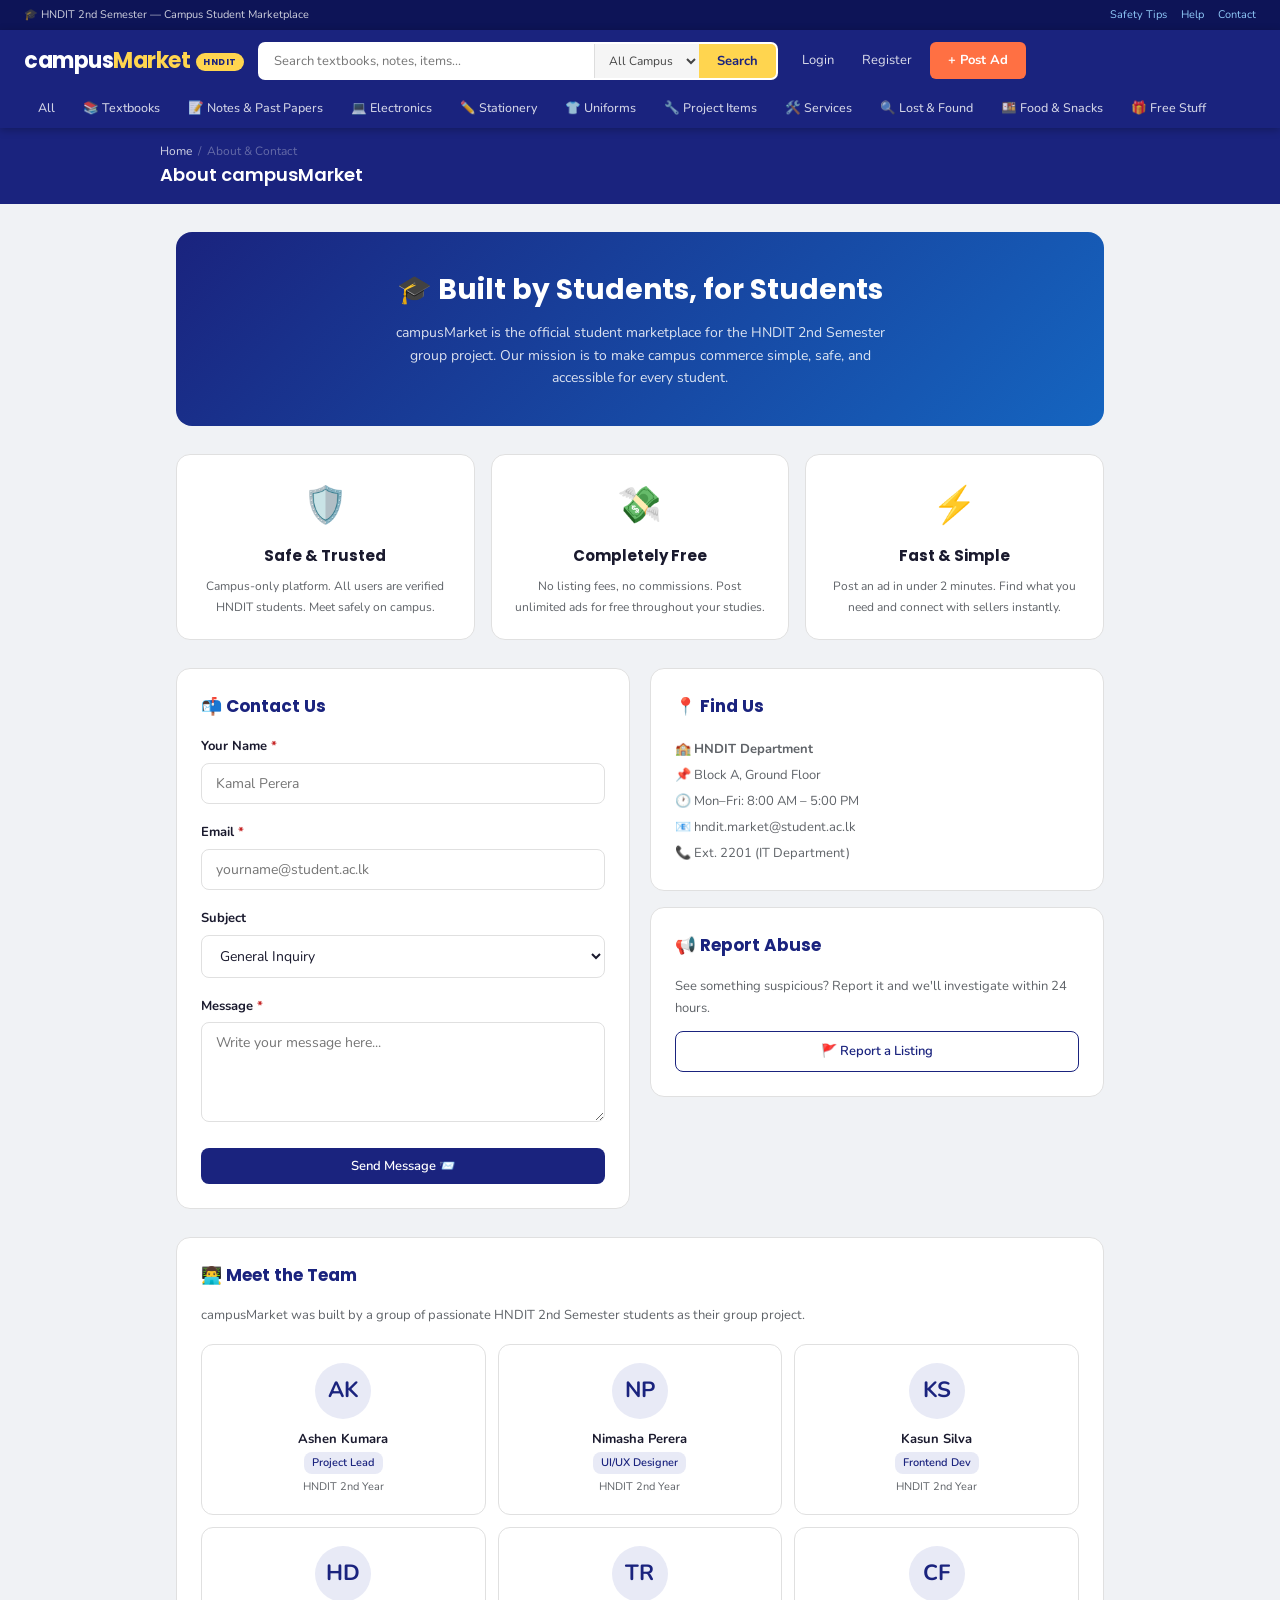
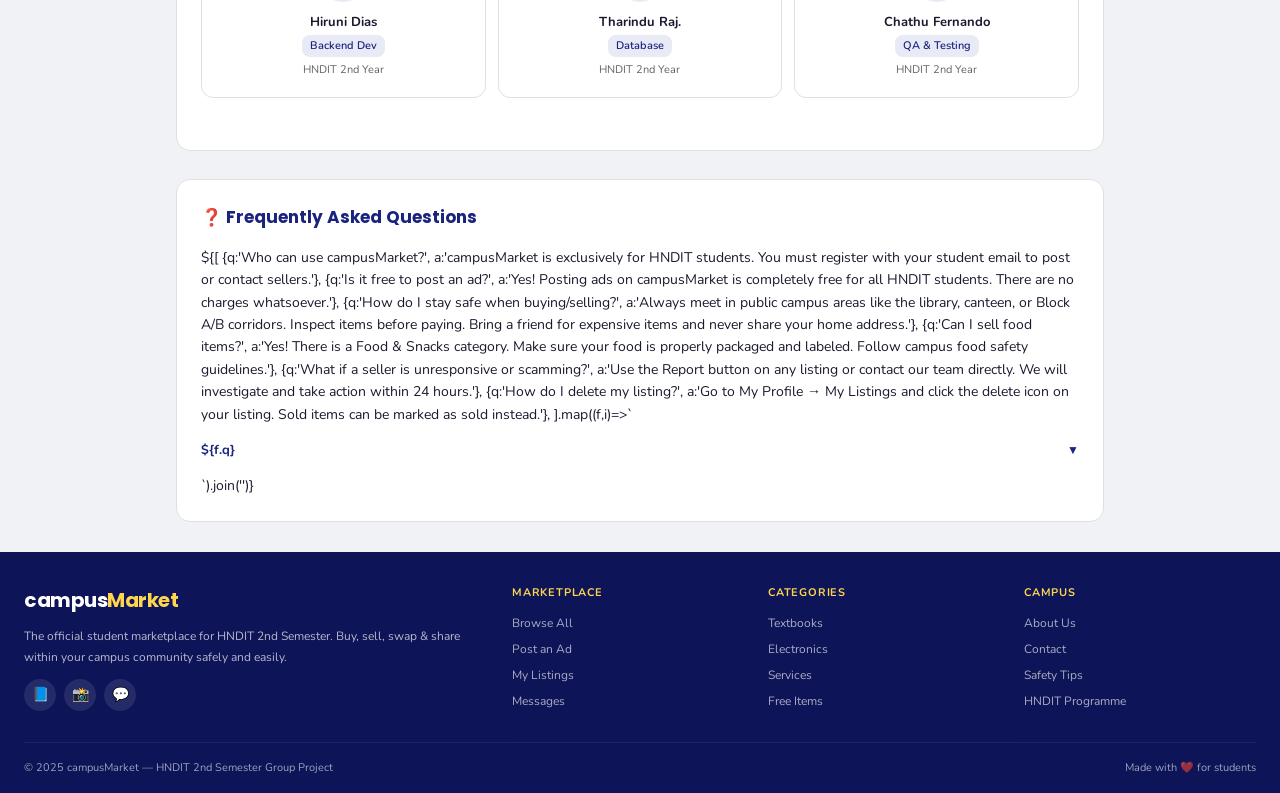
==== contact.html @ 186b5911 "Add files via upload" ====
<!DOCTYPE html>
<html lang="en">
<head>
<meta charset="UTF-8"/>
<meta name="viewport" content="width=device-width, initial-scale=1.0"/>
<title>Contact & About — campusMarket</title>
<link rel="stylesheet" href="style.css"/>
<style>
.about-layout{max-width:960px;margin:28px auto;padding:0 16px}
.about-hero{background:linear-gradient(135deg,var(--primary),#1565c0);color:#fff;border-radius:16px;padding:36px 32px;text-align:center;margin-bottom:28px}
.about-hero h1{font-family:'Poppins',sans-serif;font-size:28px;font-weight:700;margin-bottom:10px}
.about-hero p{font-size:14px;opacity:.85;max-width:500px;margin:0 auto}
.cards-grid{display:grid;grid-template-columns:repeat(3,1fr);gap:16px;margin-bottom:28px}
.info-card{background:var(--card-bg);border:1px solid var(--border);border-radius:14px;padding:22px;text-align:center}
.info-card .ico{font-size:36px;margin-bottom:10px;display:block}
.info-card h3{font-family:'Poppins',sans-serif;font-size:15px;font-weight:700;margin-bottom:8px}
.info-card p{font-size:12px;color:var(--text-muted);line-height:1.7}
.two-col{display:grid;grid-template-columns:1fr 1fr;gap:20px;margin-bottom:28px}
.section-card{background:var(--card-bg);border:1px solid var(--border);border-radius:14px;padding:24px}
.section-card h2{font-family:'Poppins',sans-serif;font-size:17px;font-weight:700;margin-bottom:16px;color:var(--primary);display:flex;align-items:center;gap:8px}
.team-grid{display:grid;grid-template-columns:repeat(3,1fr);gap:12px;margin-bottom:28px}
.team-card{background:var(--card-bg);border:1px solid var(--border);border-radius:12px;padding:18px;text-align:center}
.team-avatar{width:56px;height:56px;border-radius:50%;background:#e8eaf6;margin:0 auto 10px;display:flex;align-items:center;justify-content:center;font-size:22px;font-weight:700;color:var(--primary)}
.team-card h4{font-size:13px;font-weight:700;margin-bottom:2px}
.team-card .role{font-size:11px;color:var(--primary);font-weight:600;background:#e8eaf6;padding:2px 8px;border-radius:8px;display:inline-block;margin-bottom:4px}
.team-card .year{font-size:11px;color:var(--text-muted)}
.faq-item{border-bottom:1px solid var(--border);padding:14px 0}
.faq-item:last-child{border-bottom:none}
.faq-q{font-weight:700;font-size:13px;cursor:pointer;display:flex;align-items:center;justify-content:space-between;color:var(--primary)}
.faq-a{font-size:13px;color:var(--text-muted);margin-top:8px;line-height:1.7;display:none}
.faq-item.open .faq-a{display:block}
.faq-item.open .faq-toggle{transform:rotate(180deg)}
.faq-toggle{transition:transform .2s;font-size:12px}
.success-banner{background:var(--green-light);border:1px solid #a5d6a7;border-radius:10px;padding:14px;font-size:13px;color:var(--green);display:none;margin-bottom:12px}
@media(max-width:700px){.cards-grid,.two-col,.team-grid{grid-template-columns:1fr 1fr}}
</style>
</head>
<body>
<div id="topbar-root"></div>
<div id="header-root"></div>

<div class="page-title-bar">
  <div style="max-width:960px;margin:0 auto;width:100%">
    <div class="breadcrumb"><a href="index.html">Home</a><span>/</span><span>About & Contact</span></div>
    <h1>About campusMarket</h1>
  </div>
</div>

<div class="about-layout">
  <div class="about-hero">
    <h1>🎓 Built by Students, for Students</h1>
    <p>campusMarket is the official student marketplace for the HNDIT 2nd Semester group project. Our mission is to make campus commerce simple, safe, and accessible for every student.</p>
  </div>

  <div class="cards-grid">
    <div class="info-card"><span class="ico">🛡️</span><h3>Safe & Trusted</h3><p>Campus-only platform. All users are verified HNDIT students. Meet safely on campus.</p></div>
    <div class="info-card"><span class="ico">💸</span><h3>Completely Free</h3><p>No listing fees, no commissions. Post unlimited ads for free throughout your studies.</p></div>
    <div class="info-card"><span class="ico">⚡</span><h3>Fast & Simple</h3><p>Post an ad in under 2 minutes. Find what you need and connect with sellers instantly.</p></div>
  </div>

  <div class="two-col">
    <div class="section-card">
      <h2>📬 Contact Us</h2>
      <div class="success-banner" id="contact-success">✅ Message sent! We'll get back to you within 24 hours.</div>
      <div class="form-group"><label>Your Name <span style="color:var(--red)">*</span></label>
        <input type="text" class="form-control" id="c-name" placeholder="Kamal Perera"/></div>
      <div class="form-group"><label>Email <span style="color:var(--red)">*</span></label>
        <input type="email" class="form-control" id="c-email" placeholder="yourname@student.ac.lk"/></div>
      <div class="form-group"><label>Subject</label>
        <select class="form-control" id="c-subj">
          <option>General Inquiry</option><option>Report a User</option>
          <option>Technical Issue</option><option>Listing Problem</option><option>Feedback / Suggestion</option>
        </select></div>
      <div class="form-group"><label>Message <span style="color:var(--red)">*</span></label>
        <textarea class="form-control" id="c-msg" rows="4" placeholder="Write your message here..."></textarea></div>
      <button class="btn btn-primary btn-full" onclick="sendContact()">Send Message 📨</button>
    </div>

    <div>
      <div class="section-card" style="margin-bottom:16px">
        <h2>📍 Find Us</h2>
        <div style="font-size:13px;color:var(--text-muted);line-height:2">
          🏫 <strong>HNDIT Department</strong><br>
          📌 Block A, Ground Floor<br>
          🕐 Mon–Fri: 8:00 AM – 5:00 PM<br>
          📧 hndit.market@student.ac.lk<br>
          📞 Ext. 2201 (IT Department)
        </div>
      </div>
      <div class="section-card">
        <h2>📢 Report Abuse</h2>
        <p style="font-size:13px;color:var(--text-muted);line-height:1.7;margin-bottom:12px">See something suspicious? Report it and we'll investigate within 24 hours.</p>
        <a href="mailto:report@campusmarket.lk" class="btn btn-outline btn-full">🚩 Report a Listing</a>
      </div>
    </div>
  </div>

  <div class="section-card" style="margin-bottom:28px">
    <h2>👨‍💻 Meet the Team</h2>
    <p style="font-size:13px;color:var(--text-muted);margin-bottom:18px">campusMarket was built by a group of passionate HNDIT 2nd Semester students as their group project.</p>
    <div class="team-grid">
      <div class="team-card"><div class="team-avatar">AK</div><h4>Ashen Kumara</h4><div class="role">Project Lead</div><div class="year">HNDIT 2nd Year</div></div>
      <div class="team-card"><div class="team-avatar">NP</div><h4>Nimasha Perera</h4><div class="role">UI/UX Designer</div><div class="year">HNDIT 2nd Year</div></div>
      <div class="team-card"><div class="team-avatar">KS</div><h4>Kasun Silva</h4><div class="role">Frontend Dev</div><div class="year">HNDIT 2nd Year</div></div>
      <div class="team-card"><div class="team-avatar">HD</div><h4>Hiruni Dias</h4><div class="role">Backend Dev</div><div class="year">HNDIT 2nd Year</div></div>
      <div class="team-card"><div class="team-avatar">TR</div><h4>Tharindu Raj.</h4><div class="role">Database</div><div class="year">HNDIT 2nd Year</div></div>
      <div class="team-card"><div class="team-avatar">CF</div><h4>Chathu Fernando</h4><div class="role">QA & Testing</div><div class="year">HNDIT 2nd Year</div></div>
    </div>
  </div>

  <div class="section-card" style="margin-bottom:28px">
    <h2>❓ Frequently Asked Questions</h2>
    <div id="faq-list">
      ${[
        {q:'Who can use campusMarket?', a:'campusMarket is exclusively for HNDIT students. You must register with your student email to post or contact sellers.'},
        {q:'Is it free to post an ad?', a:'Yes! Posting ads on campusMarket is completely free for all HNDIT students. There are no charges whatsoever.'},
        {q:'How do I stay safe when buying/selling?', a:'Always meet in public campus areas like the library, canteen, or Block A/B corridors. Inspect items before paying. Bring a friend for expensive items and never share your home address.'},
        {q:'Can I sell food items?', a:'Yes! There is a Food & Snacks category. Make sure your food is properly packaged and labeled. Follow campus food safety guidelines.'},
        {q:'What if a seller is unresponsive or scamming?', a:'Use the Report button on any listing or contact our team directly. We will investigate and take action within 24 hours.'},
        {q:'How do I delete my listing?', a:'Go to My Profile → My Listings and click the delete icon on your listing. Sold items can be marked as sold instead.'},
      ].map((f,i)=>`<div class="faq-item" id="faq${i}">
        <div class="faq-q" onclick="toggleFaq(${i})">${f.q}<span class="faq-toggle">▼</span></div>
        <div class="faq-a">${f.a}</div>
      </div>`).join('')}
    </div>
  </div>
</div>

<div id="footer-root"></div>
<script src="components.js"></script>
<script>
document.getElementById('topbar-root').innerHTML = renderTopbar();
document.getElementById('header-root').innerHTML = renderHeader();
document.getElementById('footer-root').innerHTML = renderFooter();

function toggleFaq(i) {
  const item = document.getElementById('faq'+i);
  item.classList.toggle('open');
}
function sendContact() {
  const name = document.getElementById('c-name').value;
  const email = document.getElementById('c-email').value;
  const msg = document.getElementById('c-msg').value;
  if (!name||!email||!msg) { alert('Please fill in all required fields.'); return; }
  document.getElementById('contact-success').style.display='block';
  document.getElementById('c-name').value='';
  document.getElementById('c-email').value='';
  document.getElementById('c-msg').value='';
}
</script>
</body>
</html>
---- style.css ----
@import url('https://fonts.googleapis.com/css2?family=Nunito:wght@400;500;600;700;800&family=Poppins:wght@400;500;600;700&display=swap');

:root {
  --primary: #1a237e;
  --primary-dark: #0d1457;
  --primary-light: #283593;
  --accent: #ffd54f;
  --accent-dark: #f9a825;
  --orange: #ff7043;
  --orange-dark: #e64a19;
  --green: #2e7d32;
  --green-light: #e8f5e9;
  --red: #c62828;
  --red-light: #fce4ec;
  --blue-light: #e3f2fd;
  --purple-light: #f3e5f5;
  --purple: #6a1b9a;
  --bg: #f0f2f5;
  --white: #ffffff;
  --card-bg: #ffffff;
  --text: #1a1a2e;
  --text-muted: #5f6368;
  --text-light: #9aa0a6;
  --border: #e0e0e0;
  --shadow: 0 1px 4px rgba(0,0,0,0.1);
  --shadow-md: 0 2px 10px rgba(0,0,0,0.12);
  --radius: 8px;
  --radius-lg: 12px;
}

* { box-sizing: border-box; margin: 0; padding: 0; }

body {
  font-family: 'Nunito', sans-serif;
  background: var(--bg);
  color: var(--text);
  font-size: 14px;
  line-height: 1.6;
}

a { text-decoration: none; color: inherit; }
img { max-width: 100%; }
input, select, textarea, button { font-family: inherit; }

/* ===== TOPBAR ===== */
.topbar {
  background: var(--primary-dark);
  color: rgba(255,255,255,0.8);
  padding: 6px 24px;
  display: flex;
  align-items: center;
  justify-content: space-between;
  font-size: 11px;
}
.topbar a { color: #90caf9; margin-left: 14px; }
.topbar a:hover { color: var(--accent); }

/* ===== HEADER ===== */
.header {
  background: var(--primary);
  padding: 12px 24px 0;
  position: sticky;
  top: 0;
  z-index: 100;
  box-shadow: 0 2px 8px rgba(0,0,0,0.25);
}
.header-top {
  display: flex;
  align-items: center;
  gap: 14px;
  margin-bottom: 10px;
}
.logo {
  font-family: 'Poppins', sans-serif;
  font-size: 22px;
  font-weight: 700;
  color: #fff;
  white-space: nowrap;
  letter-spacing: -0.5px;
}
.logo span.hl { color: var(--accent); }
.logo .badge {
  font-size: 9px;
  background: var(--accent);
  color: var(--primary);
  padding: 2px 7px;
  border-radius: 10px;
  margin-left: 6px;
  font-weight: 700;
  vertical-align: middle;
  letter-spacing: .5px;
}
.search-wrap {
  flex: 1;
  display: flex;
  max-width: 520px;
  border-radius: 7px;
  overflow: hidden;
  border: 2px solid rgba(255,255,255,0.2);
  background: #fff;
}
.search-wrap input {
  flex: 1;
  padding: 8px 14px;
  border: none;
  font-size: 13px;
  outline: none;
  color: #333;
}
.search-wrap select {
  padding: 8px 10px;
  border: none;
  border-left: 1px solid #ddd;
  font-size: 12px;
  background: #f5f5f5;
  color: #444;
  cursor: pointer;
  outline: none;
}
.search-wrap button {
  padding: 8px 18px;
  background: var(--accent);
  color: var(--primary);
  border: none;
  font-weight: 700;
  font-size: 13px;
  cursor: pointer;
  transition: background .15s;
}
.search-wrap button:hover { background: var(--accent-dark); }
.header-actions {
  display: flex;
  align-items: center;
  gap: 8px;
}
.header-actions a {
  color: rgba(255,255,255,0.85);
  font-size: 13px;
  padding: 6px 10px;
  border-radius: 5px;
}
.header-actions a:hover { background: rgba(255,255,255,0.1); }
.btn-post {
  background: var(--orange);
  color: #fff !important;
  padding: 8px 18px !important;
  border-radius: 6px !important;
  font-weight: 700 !important;
  font-size: 13px !important;
  transition: background .15s;
  border: none;
  cursor: pointer;
}
.btn-post:hover { background: var(--orange-dark) !important; }
.nav-bar {
  display: flex;
  gap: 0;
  overflow-x: auto;
  scrollbar-width: none;
}
.nav-bar::-webkit-scrollbar { display: none; }
.nav-bar a {
  color: rgba(255,255,255,0.8);
  font-size: 12.5px;
  padding: 8px 14px;
  white-space: nowrap;
  border-bottom: 2px solid transparent;
  transition: all .15s;
  font-weight: 500;
}
.nav-bar a:hover, .nav-bar a.active {
  color: #fff;
  border-bottom-color: var(--accent);
}

/* ===== BUTTONS ===== */
.btn {
  display: inline-flex;
  align-items: center;
  gap: 6px;
  padding: 9px 20px;
  border-radius: var(--radius);
  font-weight: 600;
  font-size: 13px;
  cursor: pointer;
  transition: all .15s;
  border: none;
}
.btn-primary { background: var(--primary); color: #fff; }
.btn-primary:hover { background: var(--primary-dark); }
.btn-accent { background: var(--accent); color: var(--primary); }
.btn-accent:hover { background: var(--accent-dark); }
.btn-orange { background: var(--orange); color: #fff; }
.btn-orange:hover { background: var(--orange-dark); }
.btn-outline { background: #fff; color: var(--primary); border: 1.5px solid var(--primary); }
.btn-outline:hover { background: var(--primary); color: #fff; }
.btn-sm { padding: 6px 14px; font-size: 12px; }
.btn-full { width: 100%; justify-content: center; }
.btn-green { background: var(--green); color: #fff; }
.btn-green:hover { background: #1b5e20; }

/* ===== BADGES ===== */
.badge {
  display: inline-block;
  font-size: 10px;
  font-weight: 700;
  padding: 2px 8px;
  border-radius: 5px;
  letter-spacing: .3px;
}
.badge-new { background: var(--green-light); color: var(--green); }
.badge-urgent { background: var(--red-light); color: var(--red); }
.badge-swap { background: var(--blue-light); color: #0d47a1; }
.badge-free { background: var(--purple-light); color: var(--purple); }
.badge-wanted { background: #fff3e0; color: #e65100; }
.badge-sold { background: #eeeeee; color: #757575; }

/* ===== CARDS ===== */
.card {
  background: var(--card-bg);
  border-radius: var(--radius-lg);
  box-shadow: var(--shadow);
  border: 1px solid var(--border);
}

/* ===== LISTING CARD ===== */
.listing-card {
  background: var(--card-bg);
  border: 1px solid var(--border);
  border-radius: var(--radius-lg);
  overflow: hidden;
  cursor: pointer;
  transition: box-shadow .2s, transform .2s;
}
.listing-card:hover {
  box-shadow: var(--shadow-md);
  transform: translateY(-2px);
}
.listing-thumb {
  height: 130px;
  background: #f5f5f5;
  display: flex;
  align-items: center;
  justify-content: center;
  font-size: 48px;
  position: relative;
  overflow: hidden;
}
.listing-thumb img { width: 100%; height: 100%; object-fit: cover; }
.listing-fav {
  position: absolute;
  top: 8px;
  right: 8px;
  background: rgba(255,255,255,0.9);
  border: none;
  border-radius: 50%;
  width: 28px;
  height: 28px;
  display: flex;
  align-items: center;
  justify-content: center;
  cursor: pointer;
  font-size: 14px;
  color: #bbb;
  transition: color .15s;
}
.listing-fav:hover, .listing-fav.active { color: #e53935; }
.listing-body { padding: 10px 12px 12px; }
.listing-price {
  font-size: 16px;
  font-weight: 800;
  color: var(--green);
  margin-bottom: 3px;
}
.listing-title {
  font-size: 12.5px;
  color: var(--text);
  margin-bottom: 5px;
  line-height: 1.4;
  display: -webkit-box;
  -webkit-line-clamp: 2;
  -webkit-box-orient: vertical;
  overflow: hidden;
  font-weight: 600;
}
.listing-meta {
  font-size: 11px;
  color: var(--text-light);
  display: flex;
  align-items: center;
  gap: 6px;
}

/* ===== SIDEBAR ===== */
.sidebar-block {
  background: var(--card-bg);
  border: 1px solid var(--border);
  border-radius: var(--radius-lg);
  padding: 14px;
  margin-bottom: 14px;
}
.sidebar-block h4 {
  font-size: 11px;
  font-weight: 700;
  color: var(--text-muted);
  text-transform: uppercase;
  letter-spacing: .8px;
  margin-bottom: 10px;
  padding-bottom: 8px;
  border-bottom: 1px solid var(--border);
}
.cat-item {
  display: flex;
  align-items: center;
  gap: 8px;
  padding: 7px 6px;
  border-radius: 6px;
  font-size: 13px;
  color: var(--text);
  cursor: pointer;
  transition: background .15s;
}
.cat-item:hover, .cat-item.active { background: #e8eaf6; color: var(--primary); }
.cat-item .ico { font-size: 15px; width: 24px; text-align: center; }
.cat-item .cnt {
  margin-left: auto;
  font-size: 10px;
  background: #e8eaf6;
  color: var(--primary);
  padding: 1px 7px;
  border-radius: 9px;
  font-weight: 700;
}
.filter-row { margin-bottom: 10px; }
.filter-row label {
  display: block;
  font-size: 11px;
  font-weight: 700;
  color: var(--text-muted);
  margin-bottom: 5px;
  text-transform: uppercase;
  letter-spacing: .4px;
}
.filter-row input,
.filter-row select {
  width: 100%;
  padding: 7px 10px;
  border: 1px solid var(--border);
  border-radius: 6px;
  font-size: 12px;
  color: var(--text);
  background: #fff;
  outline: none;
  transition: border-color .15s;
}
.filter-row input:focus,
.filter-row select:focus { border-color: var(--primary); }

/* ===== FORMS ===== */
.form-group { margin-bottom: 18px; }
.form-group label {
  display: block;
  font-size: 13px;
  font-weight: 700;
  color: var(--text);
  margin-bottom: 6px;
}
.form-group label span { color: var(--red); }
.form-control {
  width: 100%;
  padding: 10px 14px;
  border: 1.5px solid var(--border);
  border-radius: var(--radius);
  font-size: 14px;
  color: var(--text);
  background: #fff;
  outline: none;
  transition: border-color .2s, box-shadow .2s;
  font-family: inherit;
}
.form-control:focus {
  border-color: var(--primary);
  box-shadow: 0 0 0 3px rgba(26,35,126,0.08);
}
.form-control.error { border-color: var(--red); }
textarea.form-control { resize: vertical; min-height: 100px; }
.input-icon { position: relative; }
.input-icon .form-control { padding-left: 40px; }
.input-icon .icon {
  position: absolute;
  left: 12px;
  top: 50%;
  transform: translateY(-50%);
  font-size: 16px;
  color: var(--text-muted);
}
.form-hint { font-size: 11px; color: var(--text-muted); margin-top: 4px; }
.form-error { font-size: 11px; color: var(--red); margin-top: 4px; display: none; }

/* ===== SECTION HEADERS ===== */
.section-hd {
  display: flex;
  align-items: center;
  justify-content: space-between;
  margin-bottom: 14px;
}
.section-hd h2 {
  font-family: 'Poppins', sans-serif;
  font-size: 16px;
  font-weight: 700;
  color: var(--text);
  display: flex;
  align-items: center;
  gap: 8px;
}
.section-hd a { font-size: 12px; color: var(--primary); font-weight: 600; }
.section-hd a:hover { text-decoration: underline; }

/* ===== FOOTER ===== */
.footer {
  background: var(--primary-dark);
  color: #fff;
  padding: 32px 24px 16px;
  margin-top: 30px;
}
.footer-grid {
  display: grid;
  grid-template-columns: 2fr 1fr 1fr 1fr;
  gap: 24px;
  margin-bottom: 24px;
}
.footer-brand .logo { font-size: 20px; margin-bottom: 10px; }
.footer-brand p {
  font-size: 12px;
  opacity: .7;
  line-height: 1.7;
  margin-bottom: 12px;
}
.footer-social { display: flex; gap: 8px; }
.footer-social a {
  width: 32px;
  height: 32px;
  background: rgba(255,255,255,0.1);
  border-radius: 50%;
  display: flex;
  align-items: center;
  justify-content: center;
  font-size: 14px;
  transition: background .15s;
}
.footer-social a:hover { background: var(--accent); }
.footer-col h5 {
  font-size: 11px;
  font-weight: 700;
  letter-spacing: .8px;
  text-transform: uppercase;
  color: var(--accent);
  margin-bottom: 12px;
}
.footer-col a {
  display: block;
  font-size: 12px;
  color: rgba(255,255,255,.65);
  margin-bottom: 7px;
  transition: color .15s;
}
.footer-col a:hover { color: #fff; }
.footer-bottom {
  border-top: 1px solid rgba(255,255,255,.1);
  padding-top: 16px;
  display: flex;
  align-items: center;
  justify-content: space-between;
  font-size: 11px;
  opacity: .6;
}

/* ===== ALERT STRIPS ===== */
.alert {
  display: flex;
  align-items: center;
  gap: 10px;
  padding: 12px 16px;
  border-radius: var(--radius);
  font-size: 13px;
  margin-bottom: 16px;
}
.alert-info { background: #e3f2fd; color: #0d47a1; border: 1px solid #bbdefb; }
.alert-success { background: var(--green-light); color: var(--green); border: 1px solid #a5d6a7; }
.alert-warning { background: #fff3e0; color: #e65100; border: 1px solid #ffe0b2; }

/* ===== PAGE TITLE ===== */
.page-title-bar {
  background: var(--primary);
  color: #fff;
  padding: 14px 24px;
  display: flex;
  align-items: center;
  gap: 10px;
}
.page-title-bar h1 {
  font-family: 'Poppins', sans-serif;
  font-size: 18px;
  font-weight: 600;
}
.breadcrumb {
  font-size: 12px;
  color: rgba(255,255,255,.65);
  display: flex;
  gap: 6px;
  align-items: center;
}
.breadcrumb a { color: rgba(255,255,255,.8); }
.breadcrumb a:hover { color: var(--accent); }
.breadcrumb span { opacity: .5; }

/* ===== UTILITIES ===== */
.container { max-width: 1140px; margin: 0 auto; padding: 0 16px; }
.flex { display: flex; }
.gap-8 { gap: 8px; }
.gap-12 { gap: 12px; }
.mt-8 { margin-top: 8px; }
.mt-16 { margin-top: 16px; }
.text-center { text-align: center; }
.text-muted { color: var(--text-muted); }
.fw-bold { font-weight: 700; }
.divider { border: none; border-top: 1px solid var(--border); margin: 16px 0; }
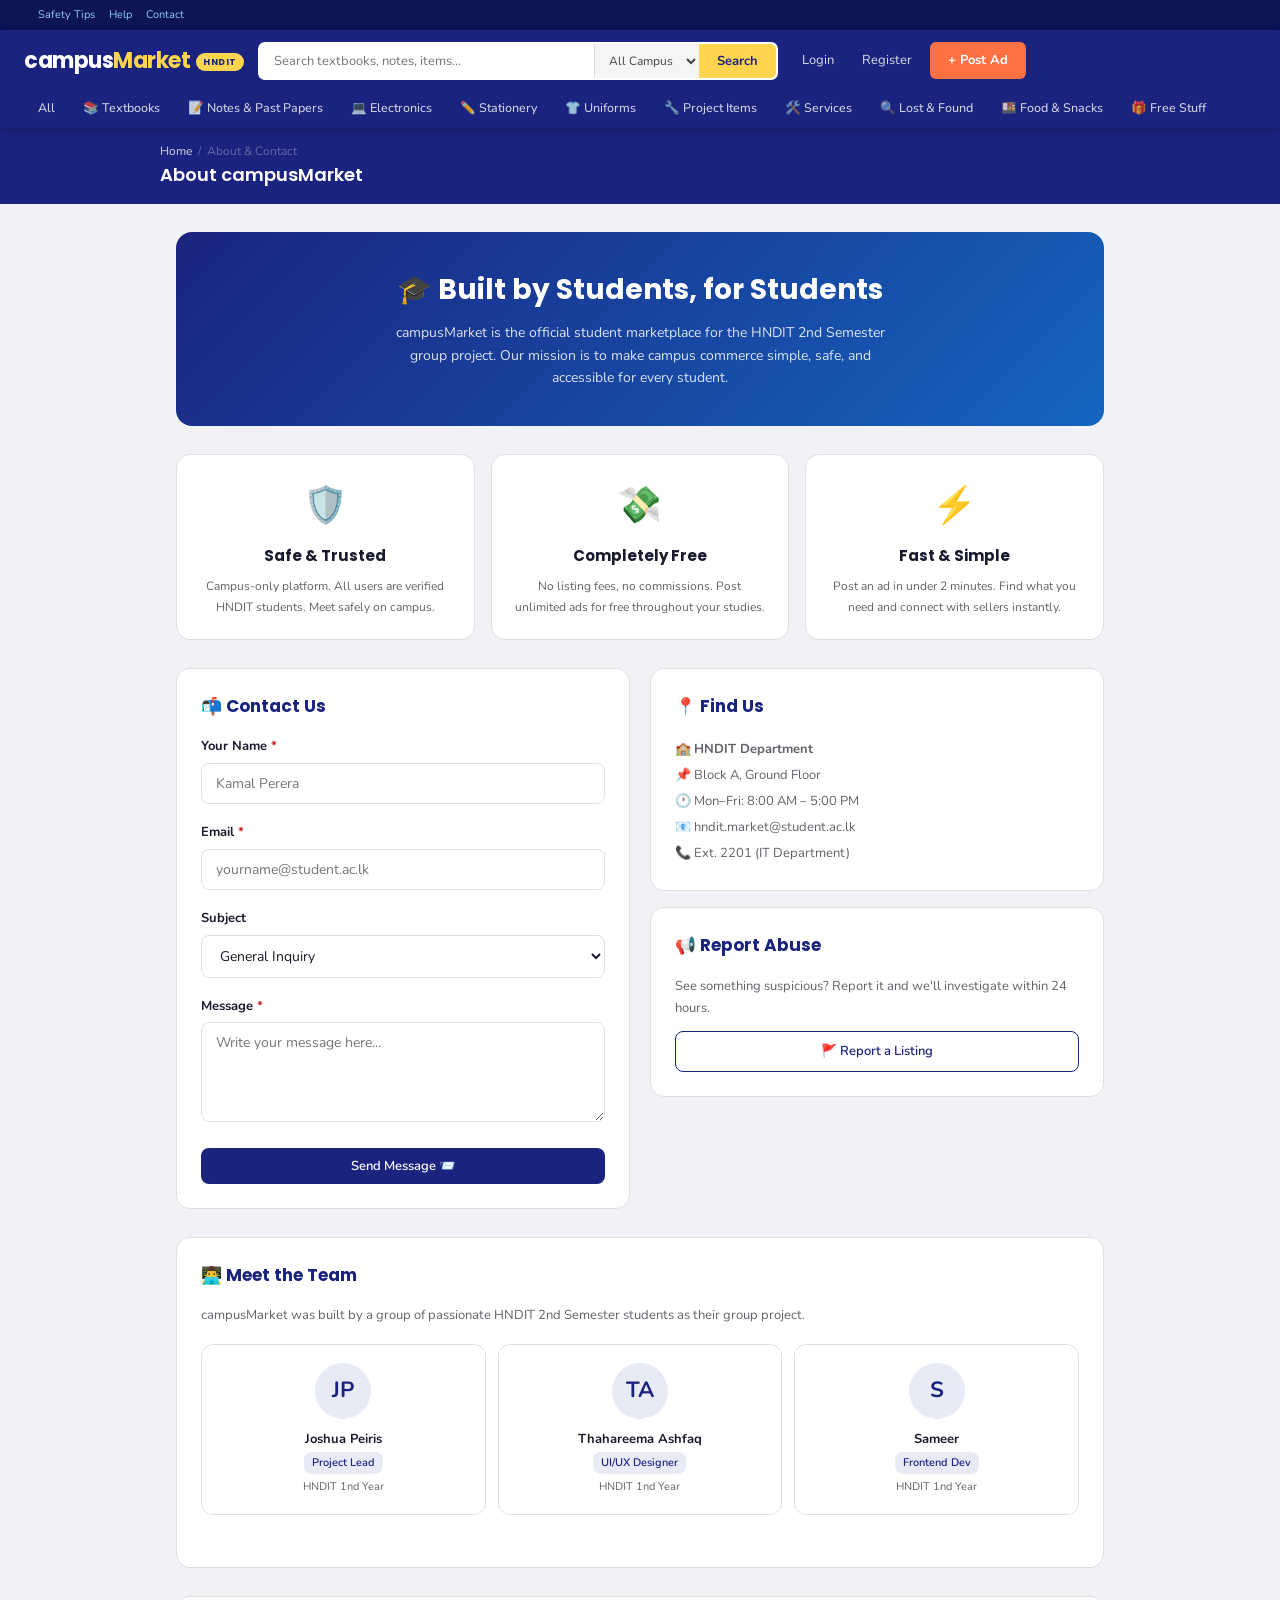
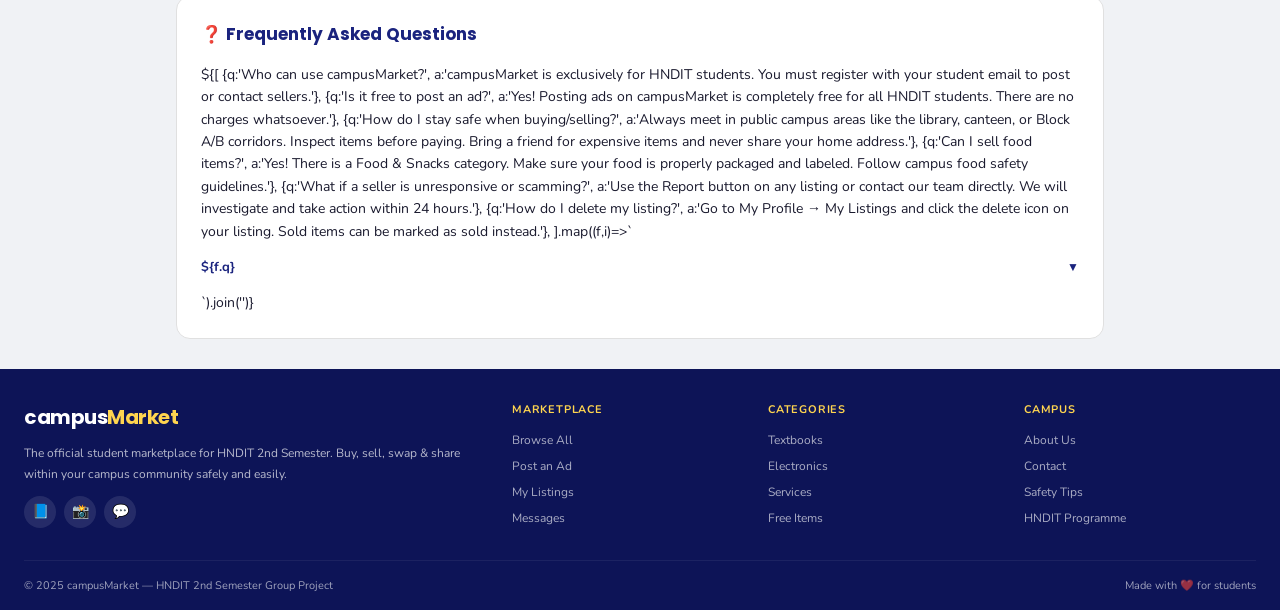
==== commit 2221f04d: "contact.html" ====
--- a/contact.html
+++ b/contact.html
@@ -99,12 +99,9 @@
     <h2>👨‍💻 Meet the Team</h2>
     <p style="font-size:13px;color:var(--text-muted);margin-bottom:18px">campusMarket was built by a group of passionate HNDIT 2nd Semester students as their group project.</p>
     <div class="team-grid">
-      <div class="team-card"><div class="team-avatar">AK</div><h4>Ashen Kumara</h4><div class="role">Project Lead</div><div class="year">HNDIT 2nd Year</div></div>
-      <div class="team-card"><div class="team-avatar">NP</div><h4>Nimasha Perera</h4><div class="role">UI/UX Designer</div><div class="year">HNDIT 2nd Year</div></div>
-      <div class="team-card"><div class="team-avatar">KS</div><h4>Kasun Silva</h4><div class="role">Frontend Dev</div><div class="year">HNDIT 2nd Year</div></div>
-      <div class="team-card"><div class="team-avatar">HD</div><h4>Hiruni Dias</h4><div class="role">Backend Dev</div><div class="year">HNDIT 2nd Year</div></div>
-      <div class="team-card"><div class="team-avatar">TR</div><h4>Tharindu Raj.</h4><div class="role">Database</div><div class="year">HNDIT 2nd Year</div></div>
-      <div class="team-card"><div class="team-avatar">CF</div><h4>Chathu Fernando</h4><div class="role">QA & Testing</div><div class="year">HNDIT 2nd Year</div></div>
+      <div class="team-card"><div class="team-avatar">JP</div><h4>Joshua Peiris</h4><div class="role">Project Lead</div><div class="year">HNDIT 1nd Year</div></div>
+      <div class="team-card"><div class="team-avatar">TA</div><h4>Thahareema Ashfaq</h4><div class="role">UI/UX Designer</div><div class="year">HNDIT 1nd Year</div></div>
+      <div class="team-card"><div class="team-avatar">S</div><h4>Sameer</h4><div class="role">Frontend Dev</div><div class="year">HNDIT 1nd Year</div></div>
     </div>
   </div>
 
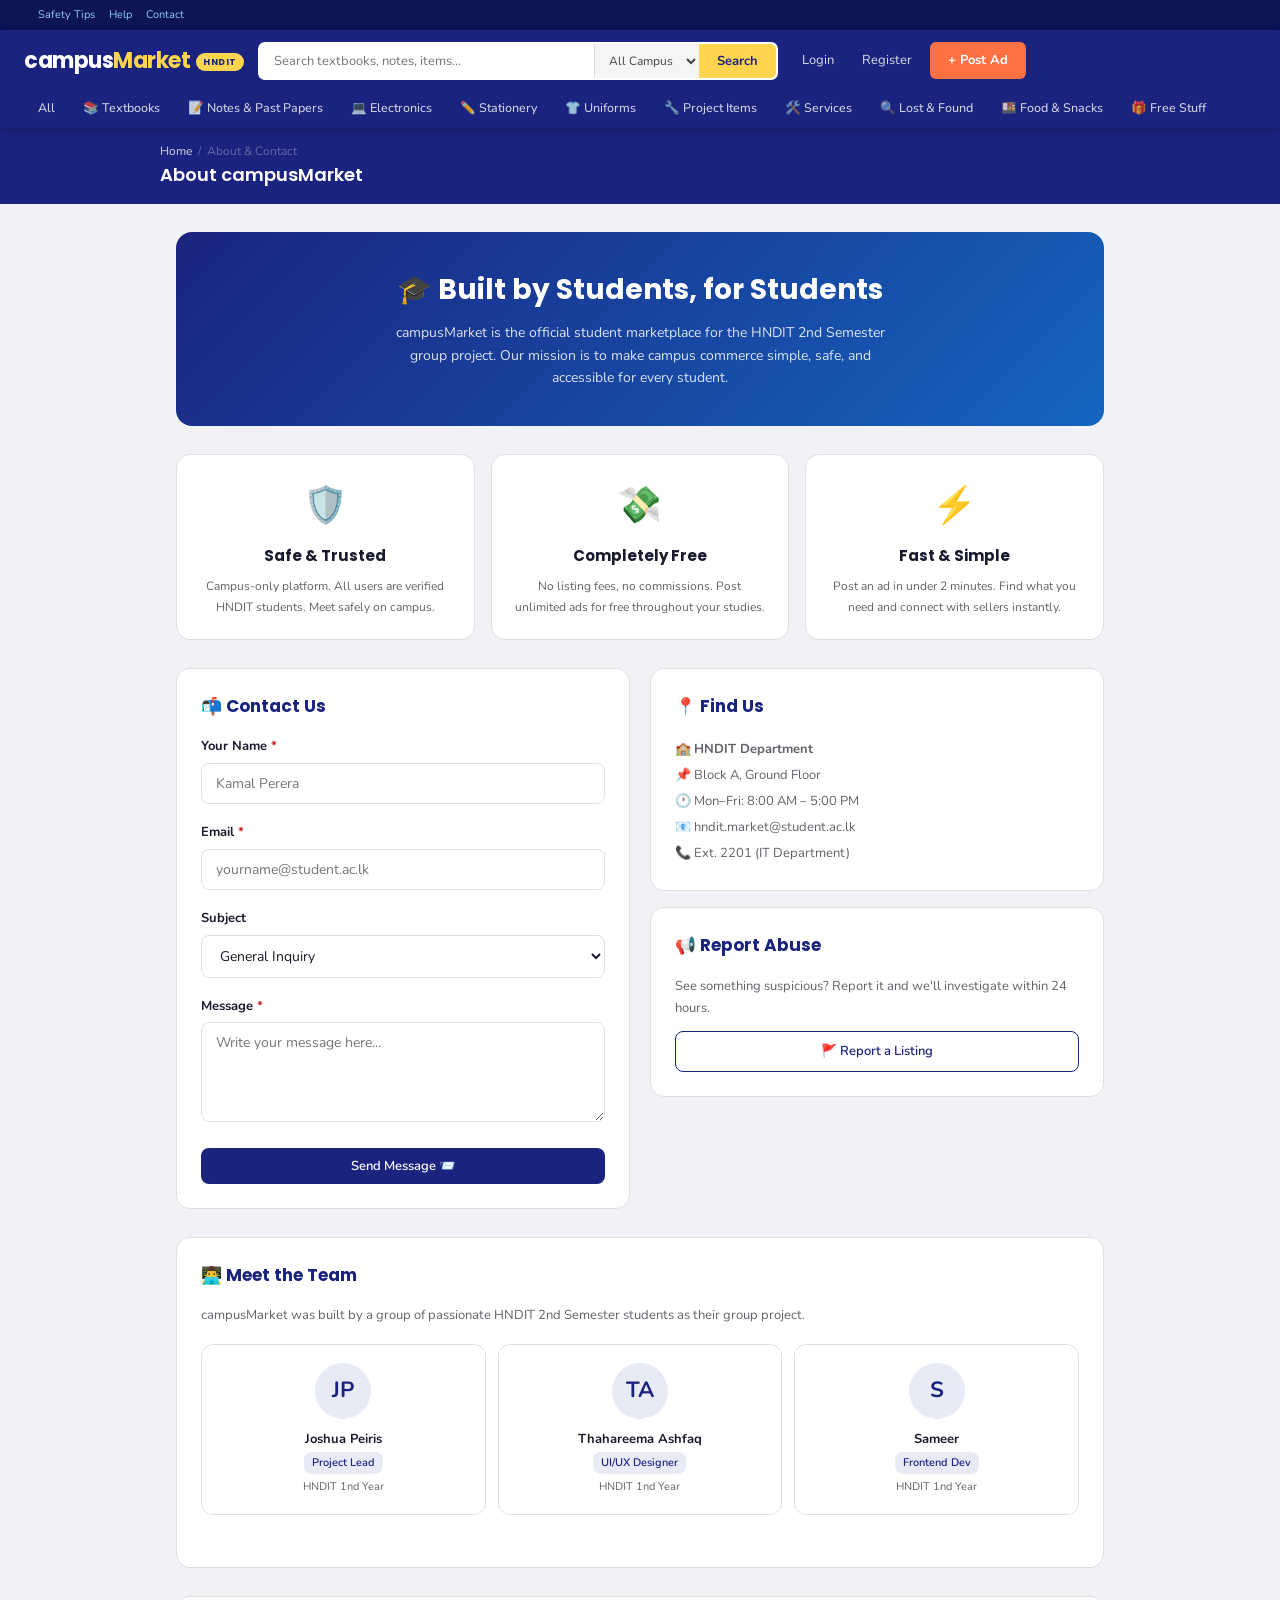
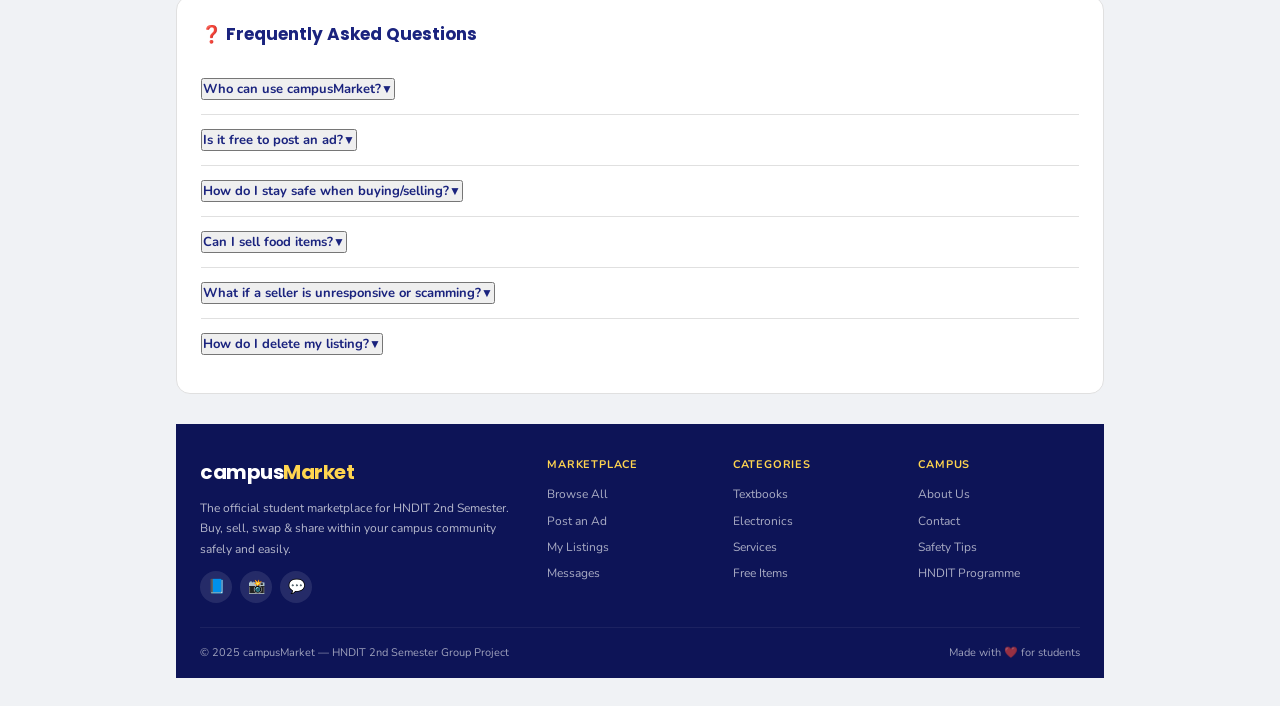
==== commit 4357381c: "contact.html" ====
--- a/contact.html
+++ b/contact.html
@@ -106,20 +106,70 @@
   </div>
 
   <div class="section-card" style="margin-bottom:28px">
-    <h2>❓ Frequently Asked Questions</h2>
-    <div id="faq-list">
-      ${[
-        {q:'Who can use campusMarket?', a:'campusMarket is exclusively for HNDIT students. You must register with your student email to post or contact sellers.'},
-        {q:'Is it free to post an ad?', a:'Yes! Posting ads on campusMarket is completely free for all HNDIT students. There are no charges whatsoever.'},
-        {q:'How do I stay safe when buying/selling?', a:'Always meet in public campus areas like the library, canteen, or Block A/B corridors. Inspect items before paying. Bring a friend for expensive items and never share your home address.'},
-        {q:'Can I sell food items?', a:'Yes! There is a Food & Snacks category. Make sure your food is properly packaged and labeled. Follow campus food safety guidelines.'},
-        {q:'What if a seller is unresponsive or scamming?', a:'Use the Report button on any listing or contact our team directly. We will investigate and take action within 24 hours.'},
-        {q:'How do I delete my listing?', a:'Go to My Profile → My Listings and click the delete icon on your listing. Sold items can be marked as sold instead.'},
-      ].map((f,i)=>`<div class="faq-item" id="faq${i}">
-        <div class="faq-q" onclick="toggleFaq(${i})">${f.q}<span class="faq-toggle">▼</span></div>
-        <div class="faq-a">${f.a}</div>
-      </div>`).join('')}
+  <h2>❓ Frequently Asked Questions</h2>
+
+  <div id="faq-list">
+    
+    <div class="faq-item">
+      <button class="faq-q">
+        Who can use campusMarket?
+        <span class="faq-toggle">▼</span>
+      </button>
+      <div class="faq-a">
+        campusMarket is exclusively for HNDIT students. You must register with your student email to post or contact sellers.
+      </div>
     </div>
+
+    <div class="faq-item">
+      <button class="faq-q">
+        Is it free to post an ad?
+        <span class="faq-toggle">▼</span>
+      </button>
+      <div class="faq-a">
+        Yes! Posting ads on campusMarket is completely free for all HNDIT students. There are no charges whatsoever.
+      </div>
+    </div>
+
+    <div class="faq-item">
+      <button class="faq-q">
+        How do I stay safe when buying/selling?
+        <span class="faq-toggle">▼</span>
+      </button>
+      <div class="faq-a">
+        Always meet in public campus areas like the library, canteen, or Block A/B corridors. Inspect items before paying. Bring a friend for expensive items and never share your home address.
+      </div>
+    </div>
+
+    <div class="faq-item">
+      <button class="faq-q">
+        Can I sell food items?
+        <span class="faq-toggle">▼</span>
+      </button>
+      <div class="faq-a">
+        Yes! There is a Food & Snacks category. Make sure your food is properly packaged and labeled. Follow campus food safety guidelines.
+      </div>
+    </div>
+
+    <div class="faq-item">
+      <button class="faq-q">
+        What if a seller is unresponsive or scamming?
+        <span class="faq-toggle">▼</span>
+      </button>
+      <div class="faq-a">
+        Use the Report button on any listing or contact our team directly. We will investigate and take action within 24 hours.
+      </div>
+    </div>
+
+    <div class="faq-item">
+      <button class="faq-q">
+        How do I delete my listing?
+        <span class="faq-toggle">▼</span>
+      </button>
+      <div class="faq-a">
+        Go to My Profile → My Listings and click the delete icon on your listing. Sold items can be marked as sold instead.
+      </div>
+    </div>
+
   </div>
 </div>
 
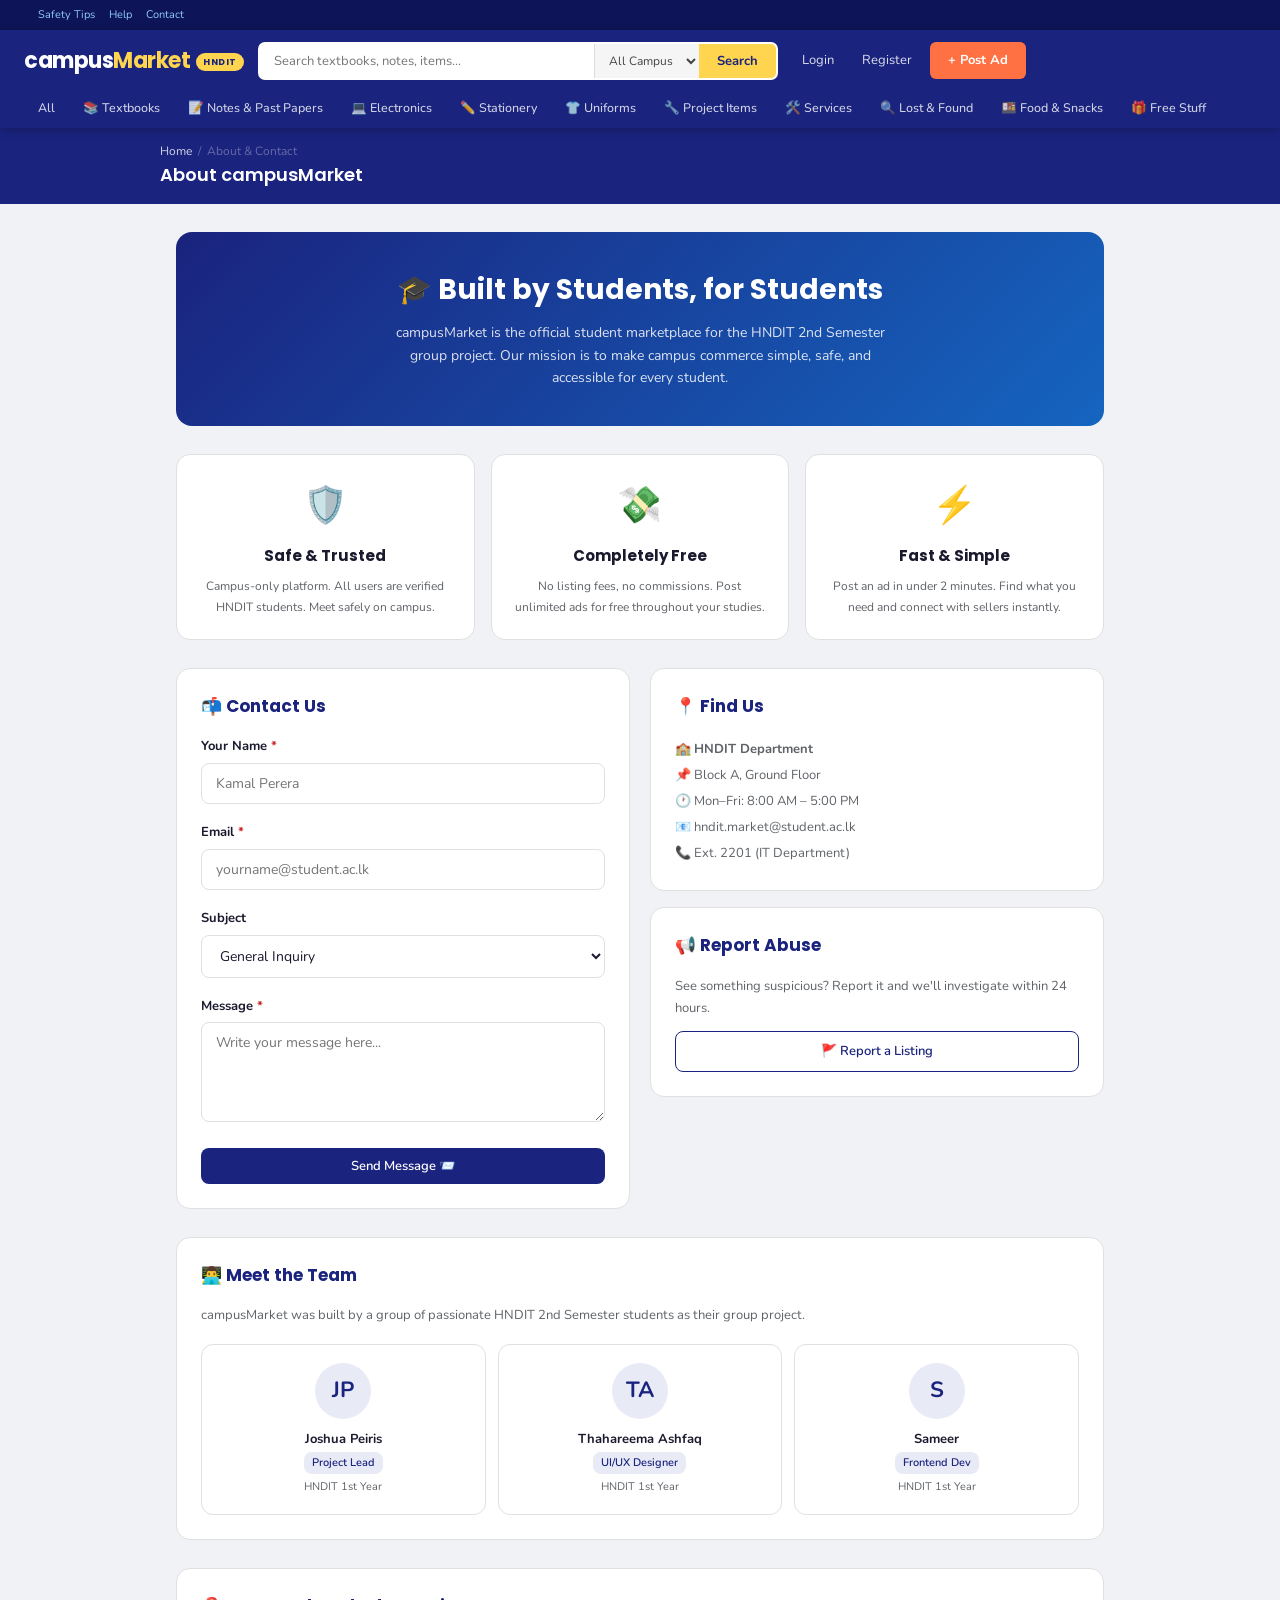
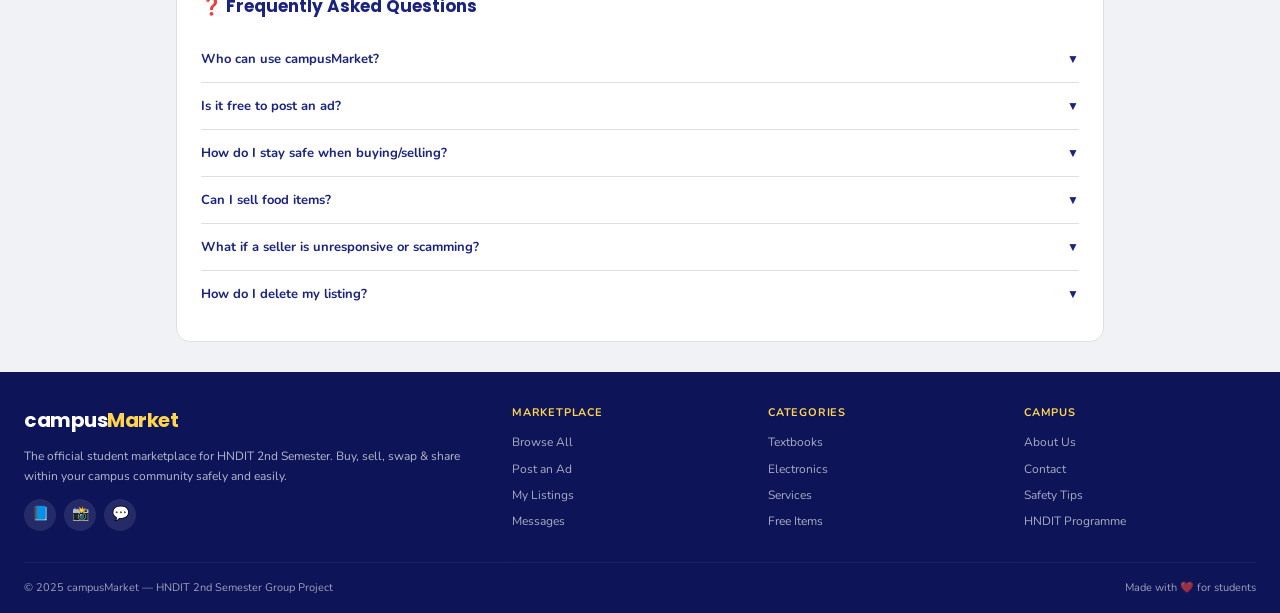
==== commit 1ab7321e: "Refactor FAQ section for improved functionality" ====
--- a/contact.html
+++ b/contact.html
@@ -18,19 +18,20 @@
 .two-col{display:grid;grid-template-columns:1fr 1fr;gap:20px;margin-bottom:28px}
 .section-card{background:var(--card-bg);border:1px solid var(--border);border-radius:14px;padding:24px}
 .section-card h2{font-family:'Poppins',sans-serif;font-size:17px;font-weight:700;margin-bottom:16px;color:var(--primary);display:flex;align-items:center;gap:8px}
-.team-grid{display:grid;grid-template-columns:repeat(3,1fr);gap:12px;margin-bottom:28px}
+.team-grid{display:grid;grid-template-columns:repeat(3,1fr);gap:12px;margin-bottom:0}
 .team-card{background:var(--card-bg);border:1px solid var(--border);border-radius:12px;padding:18px;text-align:center}
 .team-avatar{width:56px;height:56px;border-radius:50%;background:#e8eaf6;margin:0 auto 10px;display:flex;align-items:center;justify-content:center;font-size:22px;font-weight:700;color:var(--primary)}
 .team-card h4{font-size:13px;font-weight:700;margin-bottom:2px}
 .team-card .role{font-size:11px;color:var(--primary);font-weight:600;background:#e8eaf6;padding:2px 8px;border-radius:8px;display:inline-block;margin-bottom:4px}
 .team-card .year{font-size:11px;color:var(--text-muted)}
-.faq-item{border-bottom:1px solid var(--border);padding:14px 0}
+/* FAQ fixed: class-based toggle, no id dependency */
+.faq-item{border-bottom:1px solid var(--border);padding:14px 0;cursor:pointer}
 .faq-item:last-child{border-bottom:none}
-.faq-q{font-weight:700;font-size:13px;cursor:pointer;display:flex;align-items:center;justify-content:space-between;color:var(--primary)}
+.faq-q{font-weight:700;font-size:13px;display:flex;align-items:center;justify-content:space-between;color:var(--primary);background:none;border:none;width:100%;text-align:left;cursor:pointer;padding:0}
 .faq-a{font-size:13px;color:var(--text-muted);margin-top:8px;line-height:1.7;display:none}
 .faq-item.open .faq-a{display:block}
+.faq-toggle{transition:transform .2s;font-size:12px;flex-shrink:0}
 .faq-item.open .faq-toggle{transform:rotate(180deg)}
-.faq-toggle{transition:transform .2s;font-size:12px}
 .success-banner{background:var(--green-light);border:1px solid #a5d6a7;border-radius:10px;padding:14px;font-size:13px;color:var(--green);display:none;margin-bottom:12px}
 @media(max-width:700px){.cards-grid,.two-col,.team-grid{grid-template-columns:1fr 1fr}}
 </style>
@@ -41,7 +42,7 @@
 
 <div class="page-title-bar">
   <div style="max-width:960px;margin:0 auto;width:100%">
-    <div class="breadcrumb"><a href="index.html">Home</a><span>/</span><span>About & Contact</span></div>
+    <div class="breadcrumb"><a href="index.html">Home</a><span>/</span><span>About &amp; Contact</span></div>
     <h1>About campusMarket</h1>
   </div>
 </div>
@@ -53,9 +54,9 @@
   </div>
 
   <div class="cards-grid">
-    <div class="info-card"><span class="ico">🛡️</span><h3>Safe & Trusted</h3><p>Campus-only platform. All users are verified HNDIT students. Meet safely on campus.</p></div>
+    <div class="info-card"><span class="ico">🛡️</span><h3>Safe &amp; Trusted</h3><p>Campus-only platform. All users are verified HNDIT students. Meet safely on campus.</p></div>
     <div class="info-card"><span class="ico">💸</span><h3>Completely Free</h3><p>No listing fees, no commissions. Post unlimited ads for free throughout your studies.</p></div>
-    <div class="info-card"><span class="ico">⚡</span><h3>Fast & Simple</h3><p>Post an ad in under 2 minutes. Find what you need and connect with sellers instantly.</p></div>
+    <div class="info-card"><span class="ico">⚡</span><h3>Fast &amp; Simple</h3><p>Post an ad in under 2 minutes. Find what you need and connect with sellers instantly.</p></div>
   </div>
 
   <div class="two-col">
@@ -99,77 +100,53 @@
     <h2>👨‍💻 Meet the Team</h2>
     <p style="font-size:13px;color:var(--text-muted);margin-bottom:18px">campusMarket was built by a group of passionate HNDIT 2nd Semester students as their group project.</p>
     <div class="team-grid">
-      <div class="team-card"><div class="team-avatar">JP</div><h4>Joshua Peiris</h4><div class="role">Project Lead</div><div class="year">HNDIT 1nd Year</div></div>
-      <div class="team-card"><div class="team-avatar">TA</div><h4>Thahareema Ashfaq</h4><div class="role">UI/UX Designer</div><div class="year">HNDIT 1nd Year</div></div>
-      <div class="team-card"><div class="team-avatar">S</div><h4>Sameer</h4><div class="role">Frontend Dev</div><div class="year">HNDIT 1nd Year</div></div>
+      <div class="team-card"><div class="team-avatar">JP</div><h4>Joshua Peiris</h4><div class="role">Project Lead</div><div class="year">HNDIT 1st Year</div></div>
+      <div class="team-card"><div class="team-avatar">TA</div><h4>Thahareema Ashfaq</h4><div class="role">UI/UX Designer</div><div class="year">HNDIT 1st Year</div></div>
+      <div class="team-card"><div class="team-avatar">S</div><h4>Sameer</h4><div class="role">Frontend Dev</div><div class="year">HNDIT 1st Year</div></div>
     </div>
   </div>
 
   <div class="section-card" style="margin-bottom:28px">
-  <h2>❓ Frequently Asked Questions</h2>
-
-  <div id="faq-list">
-    
-    <div class="faq-item">
-      <button class="faq-q">
-        Who can use campusMarket?
-        <span class="faq-toggle">▼</span>
-      </button>
-      <div class="faq-a">
-        campusMarket is exclusively for HNDIT students. You must register with your student email to post or contact sellers.
+    <h2>❓ Frequently Asked Questions</h2>
+    <div id="faq-list">
+      <!-- FAQ items: clicking the button toggles the parent div -->
+      <div class="faq-item">
+        <button class="faq-q" onclick="toggleFaq(this)">
+          Who can use campusMarket? <span class="faq-toggle">▼</span>
+        </button>
+        <div class="faq-a">campusMarket is exclusively for HNDIT students. You must register with your student email to post or contact sellers.</div>
+      </div>
+      <div class="faq-item">
+        <button class="faq-q" onclick="toggleFaq(this)">
+          Is it free to post an ad? <span class="faq-toggle">▼</span>
+        </button>
+        <div class="faq-a">Yes! Posting ads on campusMarket is completely free for all HNDIT students. There are no charges whatsoever.</div>
+      </div>
+      <div class="faq-item">
+        <button class="faq-q" onclick="toggleFaq(this)">
+          How do I stay safe when buying/selling? <span class="faq-toggle">▼</span>
+        </button>
+        <div class="faq-a">Always meet in public campus areas like the library, canteen, or Block A/B corridors. Inspect items before paying. Bring a friend for expensive items and never share your home address.</div>
+      </div>
+      <div class="faq-item">
+        <button class="faq-q" onclick="toggleFaq(this)">
+          Can I sell food items? <span class="faq-toggle">▼</span>
+        </button>
+        <div class="faq-a">Yes! There is a Food &amp; Snacks category. Make sure your food is properly packaged and labeled. Follow campus food safety guidelines.</div>
+      </div>
+      <div class="faq-item">
+        <button class="faq-q" onclick="toggleFaq(this)">
+          What if a seller is unresponsive or scamming? <span class="faq-toggle">▼</span>
+        </button>
+        <div class="faq-a">Use the Report button on any listing or contact our team directly. We will investigate and take action within 24 hours.</div>
+      </div>
+      <div class="faq-item">
+        <button class="faq-q" onclick="toggleFaq(this)">
+          How do I delete my listing? <span class="faq-toggle">▼</span>
+        </button>
+        <div class="faq-a">Go to My Profile → My Listings and click the delete icon on your listing. Sold items can be marked as sold instead.</div>
       </div>
     </div>
-
-    <div class="faq-item">
-      <button class="faq-q">
-        Is it free to post an ad?
-        <span class="faq-toggle">▼</span>
-      </button>
-      <div class="faq-a">
-        Yes! Posting ads on campusMarket is completely free for all HNDIT students. There are no charges whatsoever.
-      </div>
-    </div>
-
-    <div class="faq-item">
-      <button class="faq-q">
-        How do I stay safe when buying/selling?
-        <span class="faq-toggle">▼</span>
-      </button>
-      <div class="faq-a">
-        Always meet in public campus areas like the library, canteen, or Block A/B corridors. Inspect items before paying. Bring a friend for expensive items and never share your home address.
-      </div>
-    </div>
-
-    <div class="faq-item">
-      <button class="faq-q">
-        Can I sell food items?
-        <span class="faq-toggle">▼</span>
-      </button>
-      <div class="faq-a">
-        Yes! There is a Food & Snacks category. Make sure your food is properly packaged and labeled. Follow campus food safety guidelines.
-      </div>
-    </div>
-
-    <div class="faq-item">
-      <button class="faq-q">
-        What if a seller is unresponsive or scamming?
-        <span class="faq-toggle">▼</span>
-      </button>
-      <div class="faq-a">
-        Use the Report button on any listing or contact our team directly. We will investigate and take action within 24 hours.
-      </div>
-    </div>
-
-    <div class="faq-item">
-      <button class="faq-q">
-        How do I delete my listing?
-        <span class="faq-toggle">▼</span>
-      </button>
-      <div class="faq-a">
-        Go to My Profile → My Listings and click the delete icon on your listing. Sold items can be marked as sold instead.
-      </div>
-    </div>
-
   </div>
 </div>
 
@@ -180,19 +157,21 @@
 document.getElementById('header-root').innerHTML = renderHeader();
 document.getElementById('footer-root').innerHTML = renderFooter();
 
-function toggleFaq(i) {
-  const item = document.getElementById('faq'+i);
+// Fixed: toggle using the button's parent element, no id dependency
+function toggleFaq(btn) {
+  const item = btn.closest('.faq-item');
   item.classList.toggle('open');
 }
+
 function sendContact() {
-  const name = document.getElementById('c-name').value;
-  const email = document.getElementById('c-email').value;
-  const msg = document.getElementById('c-msg').value;
-  if (!name||!email||!msg) { alert('Please fill in all required fields.'); return; }
-  document.getElementById('contact-success').style.display='block';
-  document.getElementById('c-name').value='';
-  document.getElementById('c-email').value='';
-  document.getElementById('c-msg').value='';
+  const name = document.getElementById('c-name').value.trim();
+  const email = document.getElementById('c-email').value.trim();
+  const msg   = document.getElementById('c-msg').value.trim();
+  if (!name || !email || !msg) { alert('Please fill in all required fields.'); return; }
+  document.getElementById('contact-success').style.display = 'block';
+  document.getElementById('c-name').value = '';
+  document.getElementById('c-email').value = '';
+  document.getElementById('c-msg').value = '';
 }
 </script>
 </body>
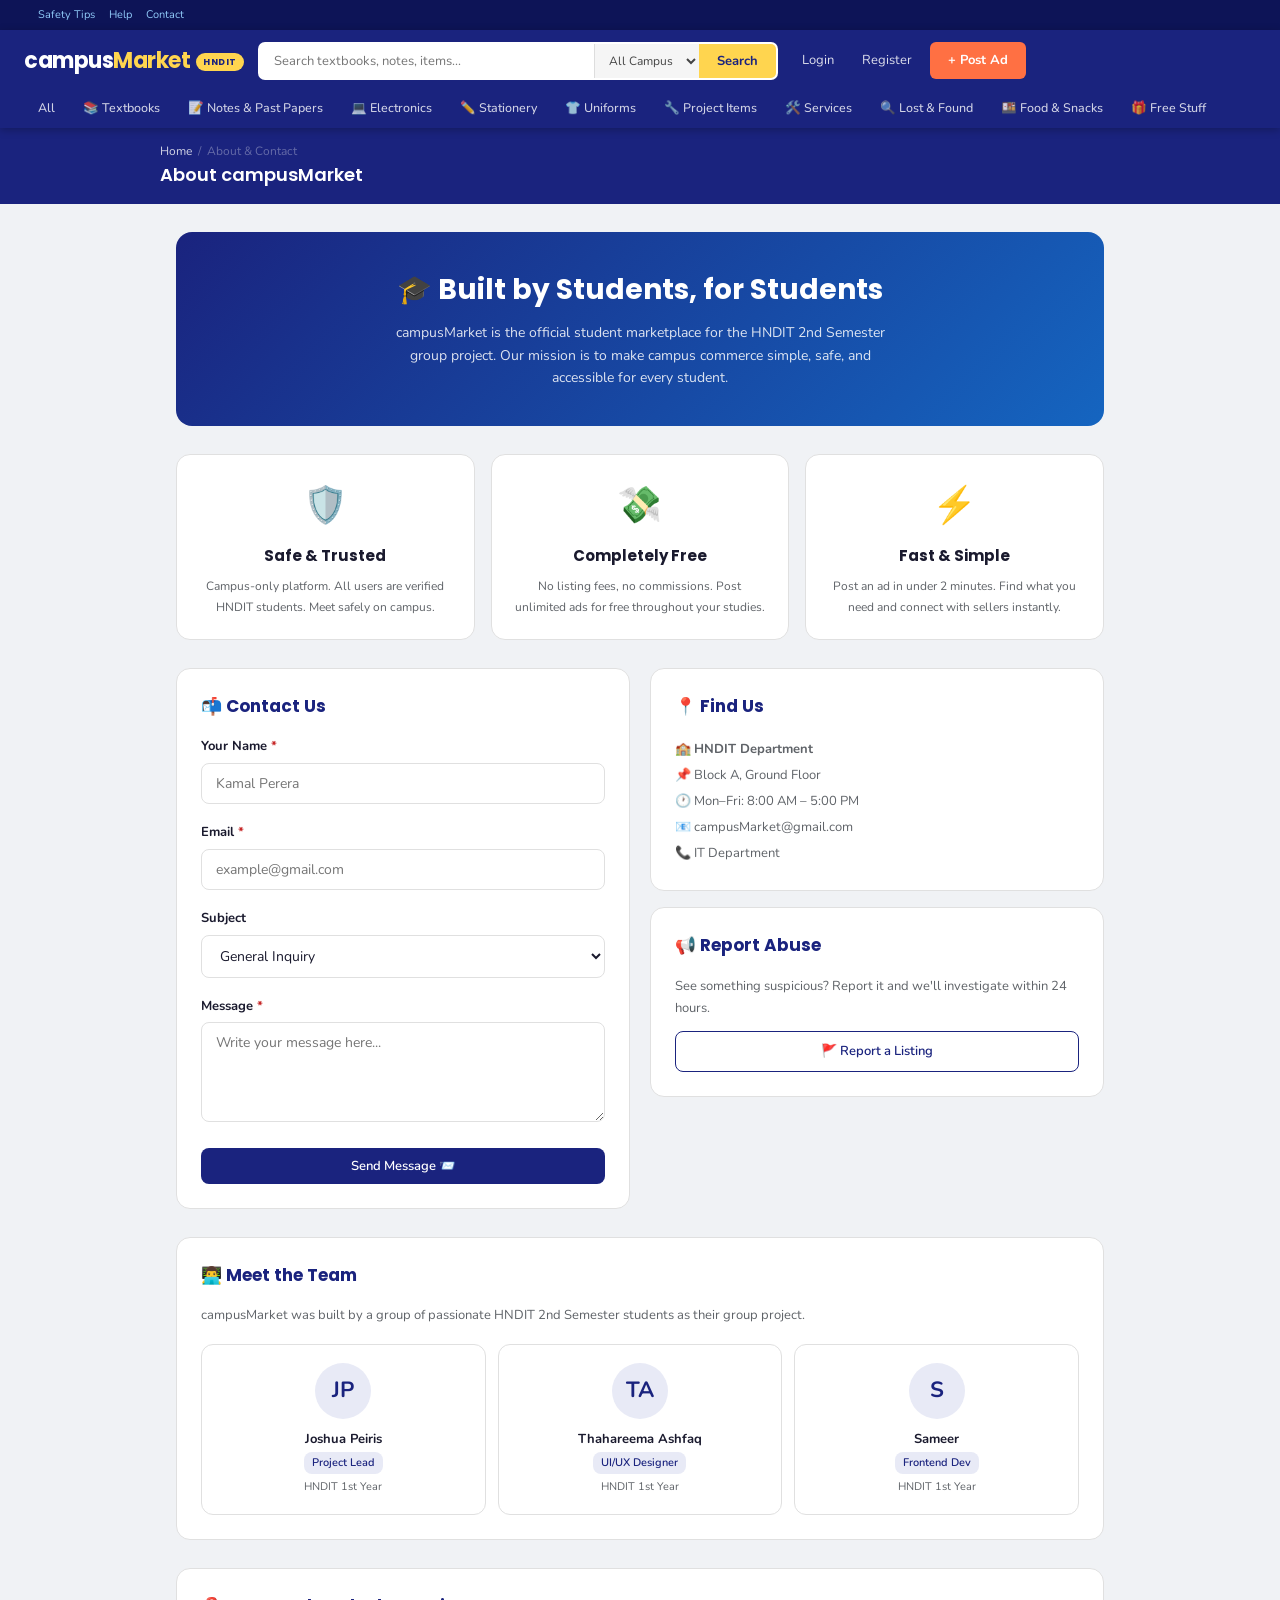
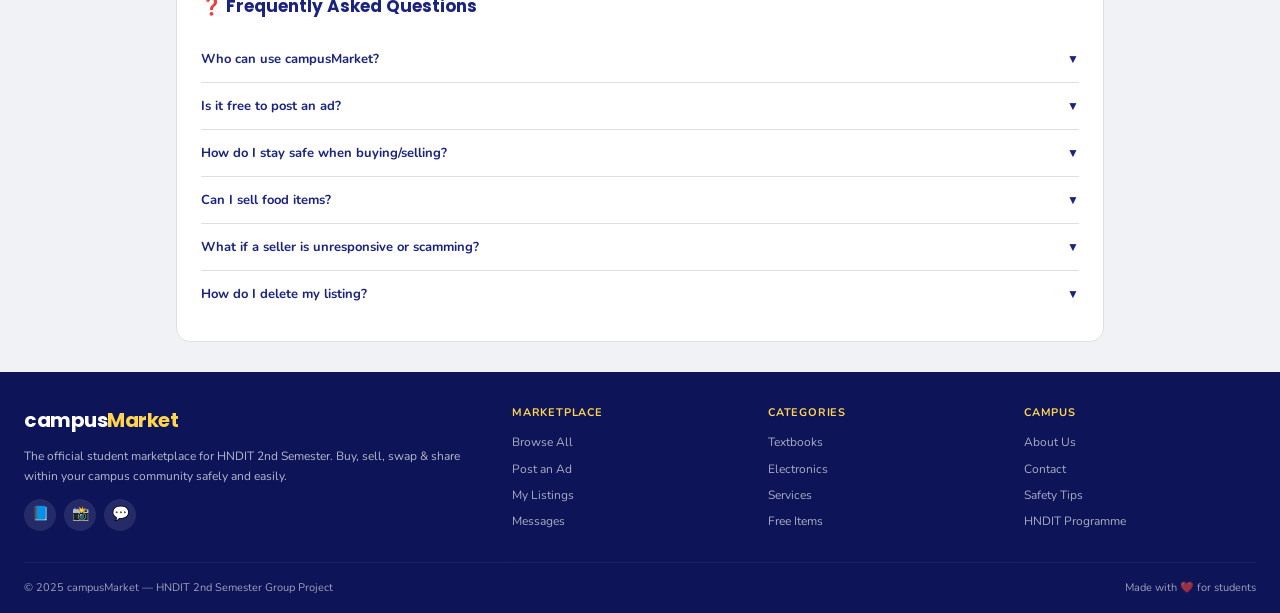
==== commit bbd0cb83: "Changes" ====
--- a/contact.html
+++ b/contact.html
@@ -4,6 +4,7 @@
 <meta charset="UTF-8"/>
 <meta name="viewport" content="width=device-width, initial-scale=1.0"/>
 <title>Contact & About — campusMarket</title>
+<link rel="icon" type="image" href="favicon.svg">
 <link rel="stylesheet" href="style.css"/>
 <style>
 .about-layout{max-width:960px;margin:28px auto;padding:0 16px}
@@ -66,7 +67,7 @@
       <div class="form-group"><label>Your Name <span style="color:var(--red)">*</span></label>
         <input type="text" class="form-control" id="c-name" placeholder="Kamal Perera"/></div>
       <div class="form-group"><label>Email <span style="color:var(--red)">*</span></label>
-        <input type="email" class="form-control" id="c-email" placeholder="yourname@student.ac.lk"/></div>
+        <input type="email" class="form-control" id="c-email" placeholder="example@gmail.com"/></div>
       <div class="form-group"><label>Subject</label>
         <select class="form-control" id="c-subj">
           <option>General Inquiry</option><option>Report a User</option>
@@ -84,8 +85,8 @@
           🏫 <strong>HNDIT Department</strong><br>
           📌 Block A, Ground Floor<br>
           🕐 Mon–Fri: 8:00 AM – 5:00 PM<br>
-          📧 hndit.market@student.ac.lk<br>
-          📞 Ext. 2201 (IT Department)
+          📧 campusMarket@gmail.com<br>
+          📞 IT Department
         </div>
       </div>
       <div class="section-card">
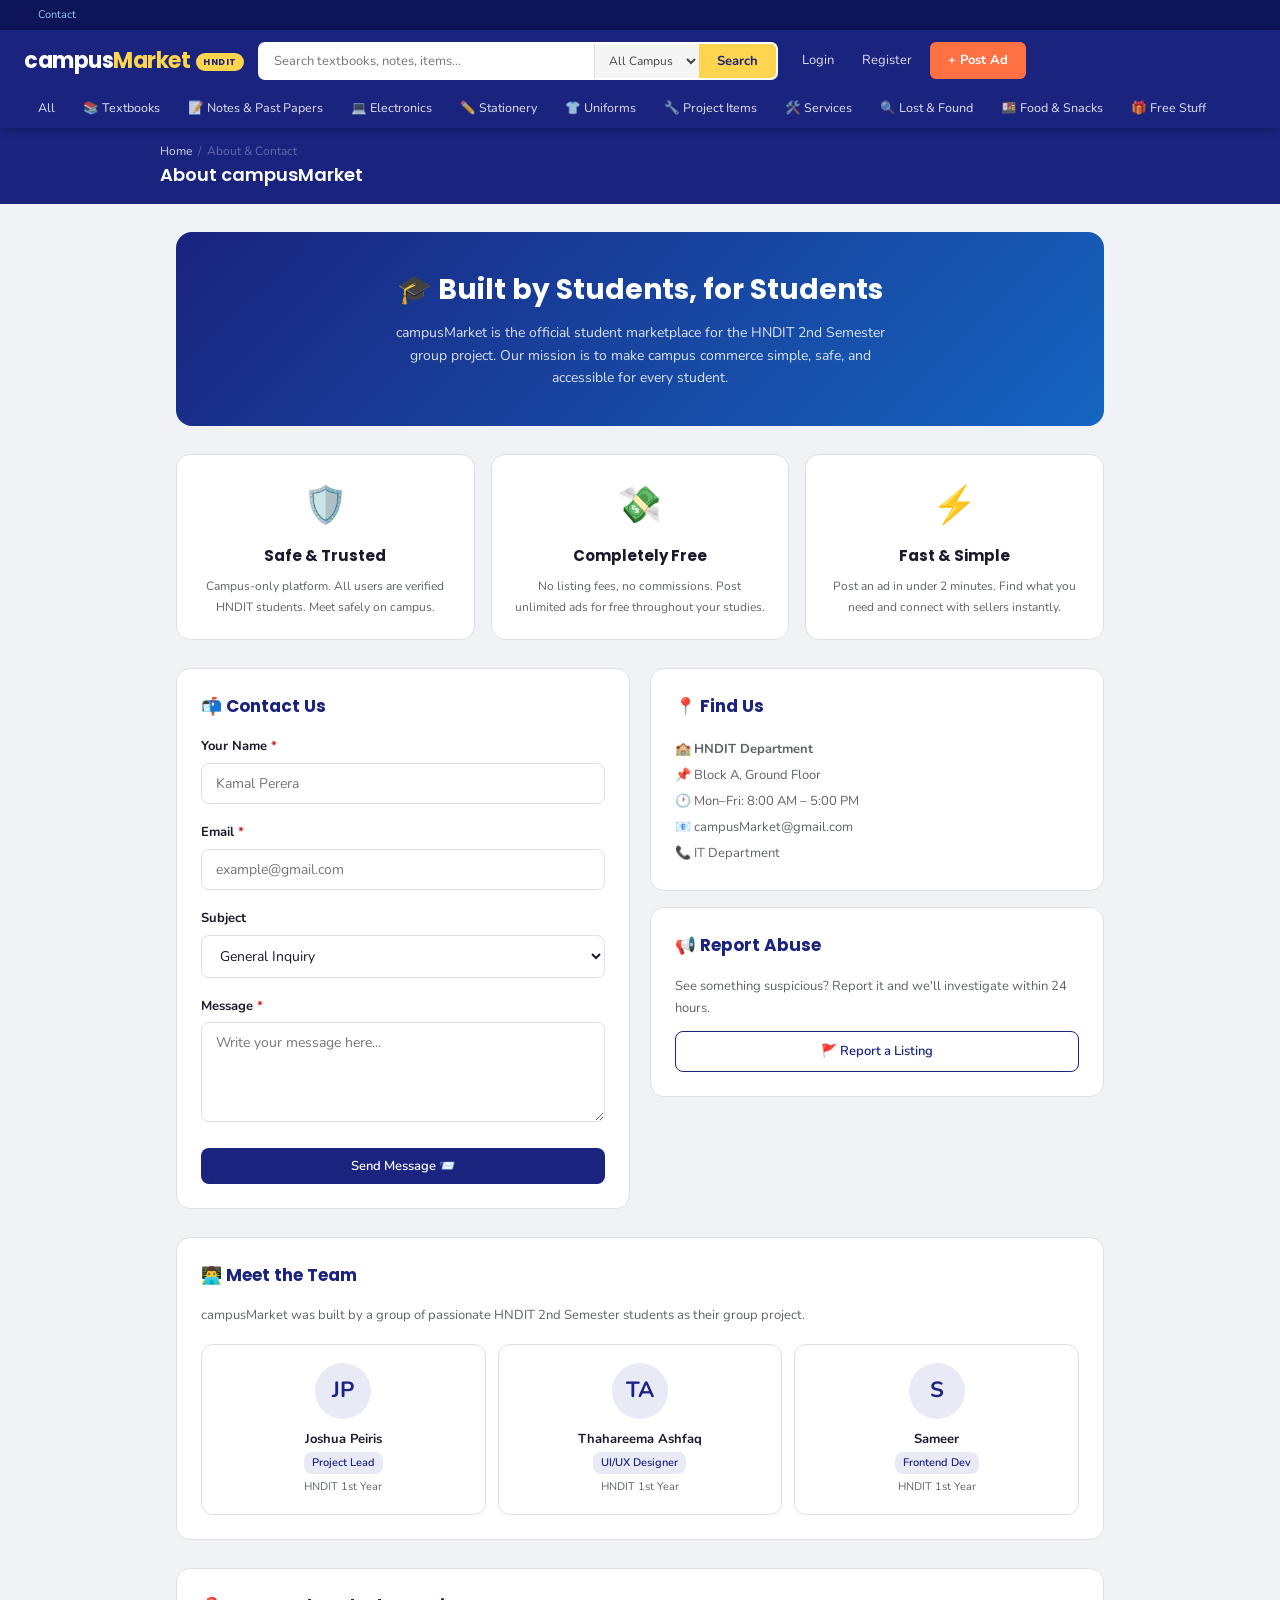
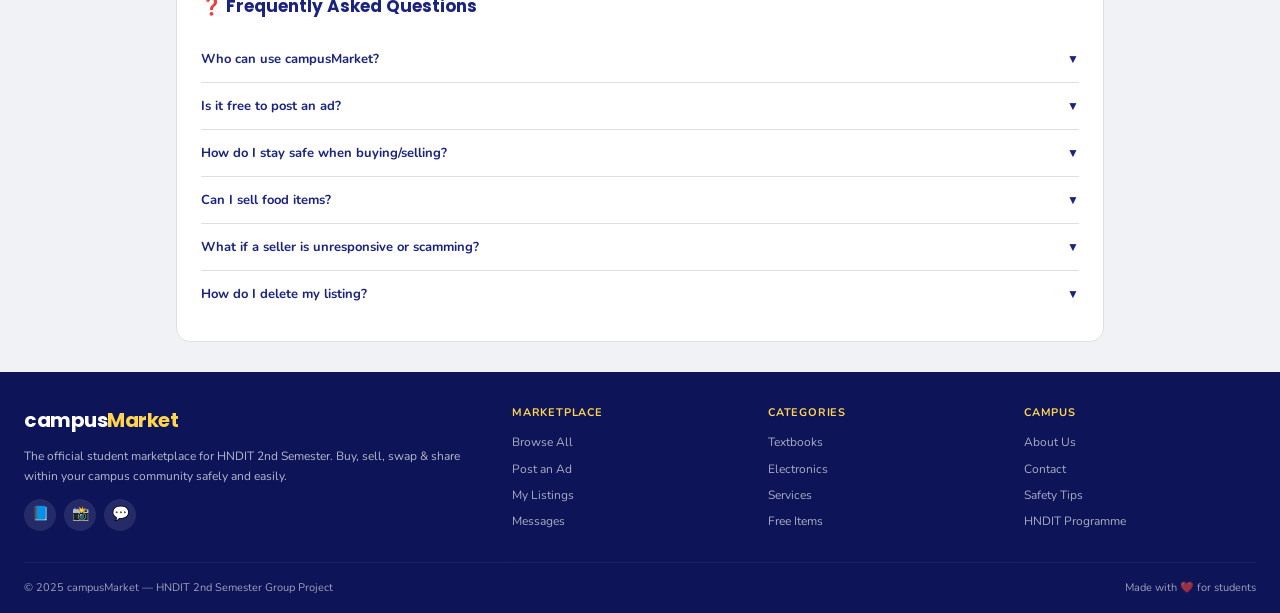
==== commit a3eff41a: "Fix formatting issues in contact.html" ====
--- a/contact.html
+++ b/contact.html
@@ -35,6 +35,7 @@
 .faq-item.open .faq-toggle{transform:rotate(180deg)}
 .success-banner{background:var(--green-light);border:1px solid #a5d6a7;border-radius:10px;padding:14px;font-size:13px;color:var(--green);display:none;margin-bottom:12px}
 @media(max-width:700px){.cards-grid,.two-col,.team-grid{grid-template-columns:1fr 1fr}}
+@media(max-width:480px){.cards-grid,.two-col,.team-grid{grid-template-columns:1fr}.about-hero{padding:26px 18px}.about-hero h1{font-size:22px}}
 </style>
 </head>
 <body>
@@ -176,4 +177,4 @@
 }
 </script>
 </body>
-</html>
+
--- a/style.css
+++ b/style.css
@@ -525,3 +525,93 @@
 .text-muted { color: var(--text-muted); }
 .fw-bold { font-weight: 700; }
 .divider { border: none; border-top: 1px solid var(--border); margin: 16px 0; }
+
+/* ===================================================
+   MOBILE / PHONE BROWSER COMPATIBILITY
+   Breakpoints: 700px (tablet/small-laptop) and 480px (phones)
+   =================================================== */
+
+/* Prevent iOS Safari from auto-zooming into inputs (needs >=16px font) */
+@media (max-width: 700px) {
+  input, select, textarea, .form-control { font-size: 16px !important; }
+}
+
+/* ---- Header & search: stack instead of squeezing into one row ---- */
+@media (max-width: 700px) {
+  .header { padding: 10px 14px 0; }
+  .header-top { flex-wrap: wrap; gap: 10px; }
+  .logo { font-size: 18px; }
+  .search-wrap { order: 3; max-width: 100%; width: 100%; flex-basis: 100%; }
+  .header-actions { gap: 6px; margin-left: auto; }
+  .header-actions a { font-size: 12px; padding: 6px 8px; }
+  .btn-post { padding: 6px 12px !important; font-size: 12px !important; }
+  .nav-bar a { font-size: 11.5px; padding: 8px 10px; }
+}
+
+/* ---- Hero section ---- */
+@media (max-width: 700px) {
+  .hero-stats { flex-wrap: wrap; gap: 14px 20px; }
+  .hero-ctas { width: 100%; }
+  .hero-ctas .btn { flex: 1; justify-content: center; }
+}
+@media (max-width: 480px) {
+  .hero-stats { justify-content: space-between; }
+  .stat-item { flex: 1 1 40%; }
+}
+
+/* ---- Generic two-column form rows & grids used across pages ---- */
+@media (max-width: 600px) {
+  .row2 { grid-template-columns: 1fr; }
+  .price-type-grid { grid-template-columns: repeat(2, 1fr); }
+  .footer-grid { grid-template-columns: 1fr 1fr; gap: 20px 16px; }
+}
+@media (max-width: 420px) {
+  .footer-grid { grid-template-columns: 1fr; }
+  .footer-bottom { flex-direction: column; gap: 8px; text-align: center; }
+}
+
+/* ---- Post-ad / profile / listing-detail side-by-side layouts ---- */
+@media (max-width: 700px) {
+  .post-layout, .profile-layout { grid-template-columns: 1fr !important; }
+  .step-indicator { flex-wrap: wrap; }
+  .nav-btns { flex-wrap: wrap; }
+  .nav-btns .btn { flex: 1; min-width: 120px; justify-content: center; }
+}
+
+/* ---- Stat rows (seller card, profile card) stay 3-up but shrink gracefully ---- */
+@media (max-width: 480px) {
+  .seller-stats, .profile-stats { gap: 4px; }
+  .s-stat .num, .p-stat .num { font-size: 15px; }
+  .s-stat .lbl, .p-stat .lbl { font-size: 10px; }
+}
+
+/* ---- Listing grids: allow smaller cards so 2 columns fit on narrow phones ---- */
+@media (max-width: 480px) {
+  .listings-grid { grid-template-columns: repeat(auto-fill, minmax(135px, 1fr)) !important; gap: 8px !important; }
+  .related-grid { grid-template-columns: repeat(auto-fill, minmax(120px, 1fr)) !important; }
+  .quick-cats { grid-template-columns: repeat(auto-fill, minmax(75px, 1fr)) !important; }
+}
+
+/* ---- Listing detail gallery/thumbs shrink so they don't dominate the screen ---- */
+@media (max-width: 480px) {
+  .img-gallery { height: 220px; font-size: 70px; }
+  .thumb { width: 52px; height: 52px; }
+}
+
+/* ---- Tables (e.g. ad detail table) scroll horizontally instead of squashing ---- */
+@media (max-width: 480px) {
+  table { display: block; overflow-x: auto; white-space: nowrap; }
+}
+
+/* ---- Messages page: list-only view already applied at 700px; tighten padding ---- */
+@media (max-width: 480px) {
+  .msg-layout { height: calc(100vh - 140px); }
+  .convo-item { padding: 10px 12px; }
+}
+
+/* ---- General spacing tightening on small phones ---- */
+@media (max-width: 480px) {
+  .container { padding: 0 12px; }
+  .page-title-bar { padding: 12px 14px; }
+  .section-hd h2 { font-size: 14px; }
+}
